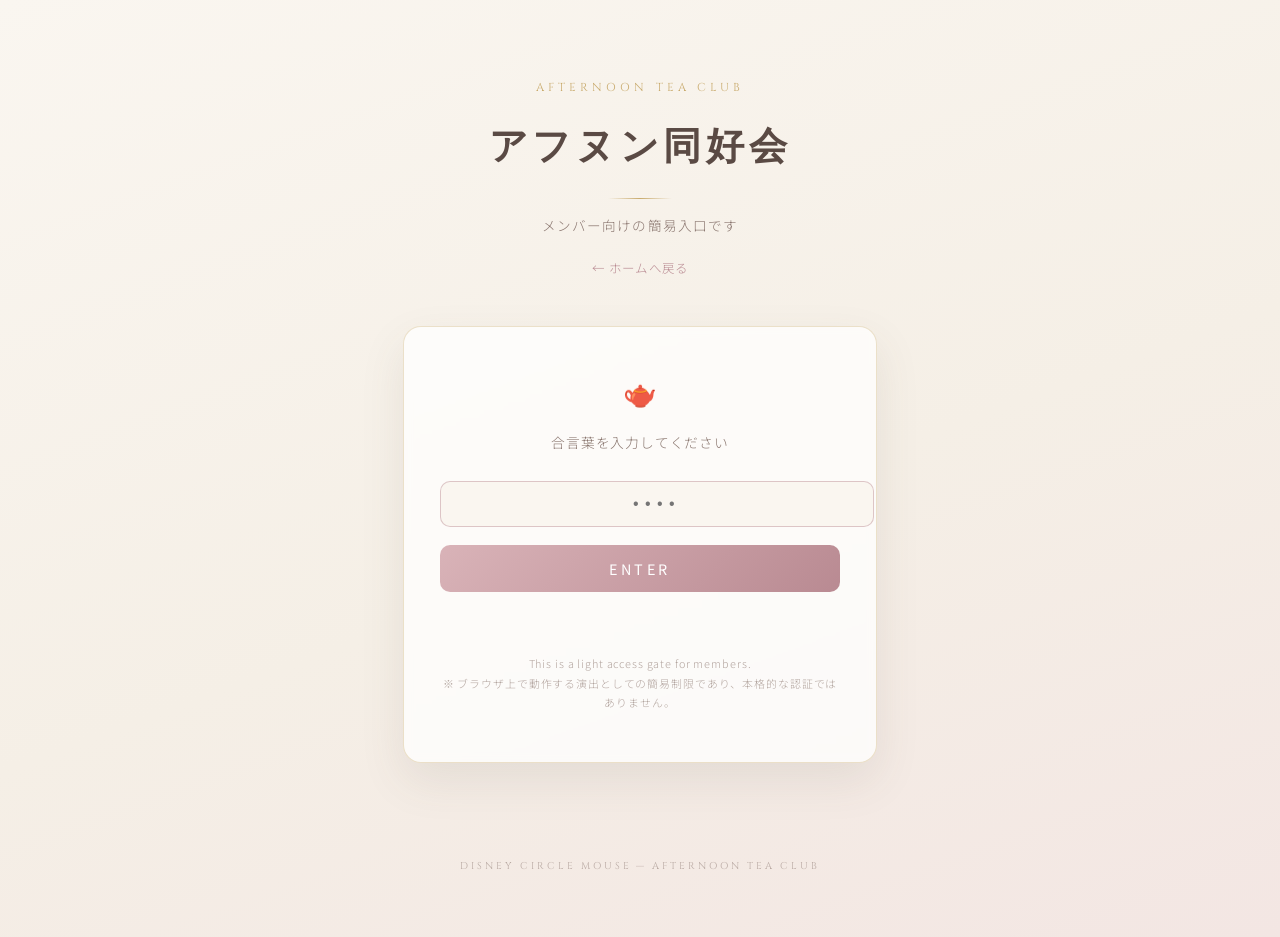
==== afternoon-tea-login.html @ 79daa86f "feat: add afternoon tea member page" ====
<!DOCTYPE html>
<html lang="ja">
<head>
  <meta charset="UTF-8" />
  <meta name="viewport" content="width=device-width, initial-scale=1.0" />
  <title>アフヌン同好会 | Disney Circle Mouse</title>
  <meta name="description" content="アフヌン同好会 メンバー向けの簡易入口ページです。" />
  <meta name="robots" content="noindex" />
  <link href="https://fonts.googleapis.com/css2?family=Cinzel:wght@400;600;700&family=Noto+Sans+JP:wght@300;400;500&display=swap" rel="stylesheet" />
  <link rel="stylesheet" href="css/afternoon-tea.css" />
</head>
<body class="at-page">

  <header class="at-header">
    <div class="at-eyebrow">Afternoon Tea Club</div>
    <h1 class="at-title">アフヌン同好会</h1>
    <div class="at-title-rule"></div>
    <p class="at-subtitle">メンバー向けの簡易入口です</p>
    <a class="at-back" href="index.html">← ホームへ戻る</a>
  </header>

  <main class="at-login-wrap">
    <section class="at-login">
      <div class="at-login-icon" aria-hidden="true">🫖</div>
      <p class="at-login-lead">合言葉を入力してください</p>
      <form id="at-login-form" novalidate>
        <input
          id="at-password"
          class="at-input"
          type="password"
          inputmode="numeric"
          autocomplete="off"
          placeholder="••••"
          aria-label="合言葉"
        />
        <button id="at-submit" class="at-button" type="submit">ENTER</button>
      </form>
      <p id="at-login-message" class="at-login-message" role="status" aria-live="polite"></p>
      <p class="at-login-note">
        This is a light access gate for members.<br />
        ※ ブラウザ上で動作する演出としての簡易制限であり、本格的な認証ではありません。
      </p>
    </section>
  </main>

  <footer class="at-footer">Disney Circle Mouse — Afternoon Tea Club</footer>

  <script src="js/afternoon-tea.js"></script>
</body>
</html>
---- css/afternoon-tea.css ----
/* ============================================================
   Afternoon Tea Club — page-scoped styles
   Prefix: at-  (avoid collisions with css/style.css)
   Palette: dusty pink / beige / soft gold, light & airy
   ============================================================ */

.at-page {
  --at-pink: #d9b3b8;
  --at-pink-deep: #b98a92;
  --at-beige: #f5efe6;
  --at-beige-soft: #faf6f0;
  --at-gold: #c9ab6e;
  --at-gold-soft: #e6d3a8;
  --at-ink: #5a4a44;
  --at-ink-soft: #8a766f;

  min-height: 100vh;
  background: linear-gradient(160deg, var(--at-beige-soft) 0%, var(--at-beige) 55%, #f3e6e3 100%);
  color: var(--at-ink);
  font-family: 'Noto Sans JP', sans-serif;
  font-weight: 300;
  -webkit-font-smoothing: antialiased;
}

.at-page a {
  color: var(--at-pink-deep);
  text-decoration: none;
}

/* ---------- shared header ---------- */
.at-header {
  text-align: center;
  padding: 72px 24px 40px;
}

.at-eyebrow {
  font-family: 'Cinzel', serif;
  font-size: 0.72rem;
  letter-spacing: 0.35em;
  color: var(--at-gold);
  text-transform: uppercase;
  margin-bottom: 14px;
}

.at-title {
  font-family: 'Cinzel', serif;
  font-size: clamp(1.6rem, 4.5vw, 2.4rem);
  font-weight: 600;
  letter-spacing: 0.12em;
  color: var(--at-ink);
}

.at-title-rule {
  width: 64px;
  height: 1px;
  margin: 22px auto 0;
  background: linear-gradient(90deg, transparent, var(--at-gold), transparent);
}

.at-subtitle {
  margin-top: 16px;
  font-size: 0.85rem;
  letter-spacing: 0.08em;
  color: var(--at-ink-soft);
}

.at-back {
  display: inline-block;
  margin-top: 10px;
  font-size: 0.78rem;
  letter-spacing: 0.1em;
}

.at-back:hover { color: var(--at-gold); }

/* ---------- login card ---------- */
.at-login-wrap {
  display: flex;
  justify-content: center;
  padding: 8px 24px 96px;
}

.at-login {
  width: 100%;
  max-width: 400px;
  background: rgba(255, 255, 255, 0.75);
  border: 1px solid rgba(201, 171, 110, 0.35);
  border-radius: 18px;
  box-shadow: 0 18px 45px rgba(90, 74, 68, 0.10);
  padding: 44px 36px 38px;
  text-align: center;
  backdrop-filter: blur(4px);
}

.at-login-icon {
  font-size: 1.7rem;
  margin-bottom: 18px;
}

.at-login-lead {
  font-size: 0.86rem;
  letter-spacing: 0.06em;
  line-height: 1.9;
  color: var(--at-ink-soft);
  margin-bottom: 26px;
}

.at-input {
  width: 100%;
  padding: 13px 16px;
  border: 1px solid rgba(185, 138, 146, 0.45);
  border-radius: 10px;
  background: var(--at-beige-soft);
  color: var(--at-ink);
  font-size: 1rem;
  letter-spacing: 0.4em;
  text-align: center;
  outline: none;
  transition: border-color 0.25s, box-shadow 0.25s;
}

.at-input:focus {
  border-color: var(--at-gold);
  box-shadow: 0 0 0 3px rgba(201, 171, 110, 0.18);
}

.at-input:disabled {
  opacity: 0.5;
  cursor: not-allowed;
}

.at-button {
  width: 100%;
  margin-top: 18px;
  padding: 13px 16px;
  border: none;
  border-radius: 10px;
  background: linear-gradient(135deg, var(--at-pink) 0%, var(--at-pink-deep) 100%);
  color: #fff;
  font-family: 'Noto Sans JP', sans-serif;
  font-size: 0.9rem;
  letter-spacing: 0.25em;
  cursor: pointer;
  transition: opacity 0.25s, transform 0.2s;
}

.at-button:hover:not(:disabled) {
  opacity: 0.88;
  transform: translateY(-1px);
}

.at-button:disabled {
  opacity: 0.45;
  cursor: not-allowed;
  transform: none;
}

.at-login-message {
  min-height: 1.4em;
  margin-top: 18px;
  font-size: 0.8rem;
  letter-spacing: 0.05em;
  color: var(--at-pink-deep);
}

.at-login-note {
  margin-top: 26px;
  font-size: 0.68rem;
  letter-spacing: 0.08em;
  color: rgba(138, 118, 111, 0.65);
  line-height: 1.8;
}

/* ---------- photo grid ---------- */
.at-grid-wrap {
  max-width: 980px;
  margin: 0 auto;
  padding: 16px 28px 110px;
}

.at-grid {
  display: grid;
  grid-template-columns: repeat(3, 1fr);
  gap: 18px;
}

.at-card {
  border: none;
  padding: 0;
  background: none;
  cursor: pointer;
  font: inherit;
  color: inherit;
  text-align: inherit;
}

.at-photo {
  aspect-ratio: 3 / 4;
  display: flex;
  flex-direction: column;
  align-items: center;
  justify-content: center;
  gap: 12px;
  border-radius: 14px;
  background: linear-gradient(150deg, #f7ece9 0%, var(--at-beige-soft) 60%, #f2e8dc 100%);
  border: 1px solid rgba(201, 171, 110, 0.30);
  box-shadow: 0 8px 24px rgba(90, 74, 68, 0.07);
  transition: transform 0.25s ease, box-shadow 0.25s ease;
}

.at-card:hover .at-photo,
.at-card:focus-visible .at-photo {
  transform: translateY(-3px);
  box-shadow: 0 14px 32px rgba(90, 74, 68, 0.13);
}

.at-photo-icon {
  width: 34px;
  height: 34px;
  display: flex;
  align-items: center;
  justify-content: center;
  border-radius: 50%;
  border: 1px solid var(--at-gold-soft);
  color: var(--at-gold);
  font-size: 0.95rem;
  background: rgba(255, 255, 255, 0.55);
}

.at-photo-label {
  font-family: 'Cinzel', serif;
  font-size: 0.6rem;
  letter-spacing: 0.28em;
  text-transform: uppercase;
  color: var(--at-ink-soft);
}

/* ---------- modal ---------- */
.at-modal {
  position: fixed;
  inset: 0;
  z-index: 1000;
  display: flex;
  align-items: center;
  justify-content: center;
  padding: 24px;
  background: rgba(90, 74, 68, 0.45);
  backdrop-filter: blur(3px);
  opacity: 0;
  visibility: hidden;
  transition: opacity 0.25s ease, visibility 0.25s ease;
}

.at-modal.at-modal-open {
  opacity: 1;
  visibility: visible;
}

.at-modal-card {
  width: 100%;
  max-width: 460px;
  max-height: 85vh;
  overflow-y: auto;
  background: var(--at-beige-soft);
  border: 1px solid rgba(201, 171, 110, 0.4);
  border-radius: 18px;
  box-shadow: 0 24px 60px rgba(60, 45, 40, 0.25);
  padding: 38px 34px 34px;
  position: relative;
}

.at-modal-close {
  position: absolute;
  top: 14px;
  right: 16px;
  width: 34px;
  height: 34px;
  border: none;
  border-radius: 50%;
  background: rgba(217, 179, 184, 0.25);
  color: var(--at-ink-soft);
  font-size: 1rem;
  cursor: pointer;
  transition: background 0.2s;
}

.at-modal-close:hover { background: rgba(217, 179, 184, 0.5); }

.at-modal-shop {
  font-family: 'Cinzel', serif;
  font-size: 1.15rem;
  font-weight: 600;
  letter-spacing: 0.08em;
  color: var(--at-ink);
  margin-bottom: 6px;
  padding-right: 30px;
}

.at-modal-meta {
  font-size: 0.8rem;
  letter-spacing: 0.05em;
  color: var(--at-ink-soft);
  line-height: 1.9;
  margin-bottom: 20px;
}

.at-modal-photos {
  display: grid;
  grid-template-columns: repeat(3, 1fr);
  gap: 10px;
  margin-bottom: 20px;
}

.at-modal-photos .at-photo {
  border-radius: 10px;
  gap: 6px;
}

.at-modal-photos .at-photo-icon {
  width: 24px;
  height: 24px;
  font-size: 0.7rem;
}

.at-modal-photos .at-photo-label {
  font-size: 0.45rem;
  letter-spacing: 0.2em;
}

.at-tags {
  display: flex;
  flex-wrap: wrap;
  gap: 8px;
}

.at-tag {
  font-size: 0.72rem;
  letter-spacing: 0.06em;
  color: var(--at-pink-deep);
  background: rgba(217, 179, 184, 0.18);
  border: 1px solid rgba(217, 179, 184, 0.45);
  border-radius: 999px;
  padding: 4px 12px;
}

/* ---------- footer ---------- */
.at-footer {
  text-align: center;
  padding: 0 24px 56px;
  font-family: 'Cinzel', serif;
  font-size: 0.62rem;
  letter-spacing: 0.3em;
  color: rgba(138, 118, 111, 0.55);
  text-transform: uppercase;
}

/* ---------- responsive ---------- */
@media (max-width: 640px) {
  .at-grid { grid-template-columns: repeat(2, 1fr); gap: 16px; }
  .at-grid-wrap { padding-left: 20px; padding-right: 20px; }
  .at-header { padding-top: 56px; }
}

@media (max-width: 380px) {
  .at-grid { grid-template-columns: 1fr; }
  .at-login { padding: 36px 24px 30px; }
}
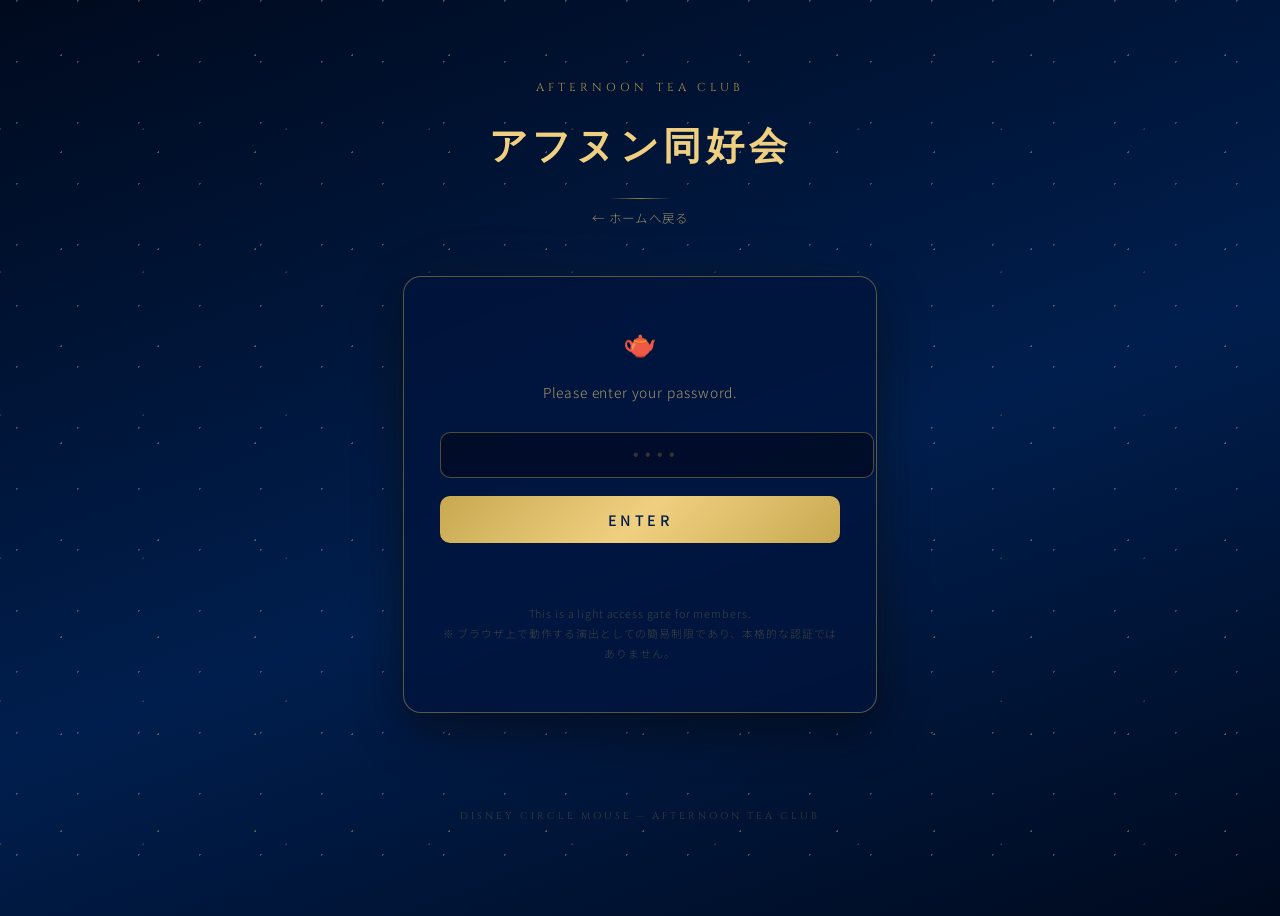
==== commit 90dae670: "fix: align afternoon tea login design" ====
--- a/afternoon-tea-login.html
+++ b/afternoon-tea-login.html
@@ -9,20 +9,21 @@
   <link href="https://fonts.googleapis.com/css2?family=Cinzel:wght@400;600;700&family=Noto+Sans+JP:wght@300;400;500&display=swap" rel="stylesheet" />
   <link rel="stylesheet" href="css/afternoon-tea.css" />
 </head>
-<body class="at-page">
+<body class="at-page at-login-page">
+
+  <div class="at-stars" aria-hidden="true"></div>
 
   <header class="at-header">
     <div class="at-eyebrow">Afternoon Tea Club</div>
     <h1 class="at-title">アフヌン同好会</h1>
     <div class="at-title-rule"></div>
-    <p class="at-subtitle">メンバー向けの簡易入口です</p>
     <a class="at-back" href="index.html">← ホームへ戻る</a>
   </header>
 
   <main class="at-login-wrap">
     <section class="at-login">
       <div class="at-login-icon" aria-hidden="true">🫖</div>
-      <p class="at-login-lead">合言葉を入力してください</p>
+      <p class="at-login-lead">Please enter your password.</p>
       <form id="at-login-form" novalidate>
         <input
           id="at-password"
--- a/css/afternoon-tea.css
+++ b/css/afternoon-tea.css
@@ -1,7 +1,11 @@
 /* ============================================================
    Afternoon Tea Club — page-scoped styles
    Prefix: at-  (avoid collisions with css/style.css)
-   Palette: dusty pink / beige / soft gold, light & airy
+
+   Two variants:
+     .at-page               → shared base
+     .at-page.at-login-page → login screen (dark navy, matches main site)
+     .at-page (blog only)   → beige/pink palette
    ============================================================ */
 
 .at-page {
@@ -9,8 +13,8 @@
   --at-pink-deep: #b98a92;
   --at-beige: #f5efe6;
   --at-beige-soft: #faf6f0;
-  --at-gold: #c9ab6e;
-  --at-gold-soft: #e6d3a8;
+  --at-gold: #c8a951;
+  --at-gold-soft: #f0d080;
   --at-ink: #5a4a44;
   --at-ink-soft: #8a766f;
 
@@ -25,6 +29,106 @@
 .at-page a {
   color: var(--at-pink-deep);
   text-decoration: none;
+}
+
+/* ============================================================
+   Login page variant — dark navy (matches main site palette)
+   ============================================================ */
+
+.at-login-page {
+  background: linear-gradient(160deg, #000a1e 0%, #001e4d 55%, #000a1e 100%);
+  color: var(--at-gold-soft);
+  position: relative;
+  overflow-x: hidden;
+}
+
+/* CSS-only star field */
+.at-stars {
+  position: fixed;
+  inset: 0;
+  pointer-events: none;
+  z-index: 0;
+  background-image:
+    radial-gradient(circle, rgba(240, 208, 128, 0.8) 1px, transparent 1px),
+    radial-gradient(circle, rgba(255, 255, 255, 0.55) 1px, transparent 1px),
+    radial-gradient(circle, rgba(200, 169, 81, 0.5) 1px, transparent 1px);
+  background-size: 97px 97px, 61px 61px, 143px 143px;
+  background-position: 13px 7px, 47px 31px, 72px 58px;
+  opacity: 0.45;
+}
+
+.at-login-page .at-header,
+.at-login-page .at-login-wrap,
+.at-login-page .at-footer {
+  position: relative;
+  z-index: 1;
+}
+
+.at-login-page a { color: rgba(240, 208, 128, 0.65); }
+.at-login-page a:hover { color: var(--at-gold-soft); }
+
+.at-login-page .at-eyebrow {
+  color: var(--at-gold);
+  opacity: 0.85;
+}
+
+.at-login-page .at-title {
+  color: var(--at-gold-soft);
+}
+
+.at-login-page .at-title-rule {
+  background: linear-gradient(90deg, transparent, var(--at-gold), transparent);
+  opacity: 0.7;
+}
+
+.at-login-page .at-login {
+  background: rgba(0, 20, 60, 0.72);
+  border: 1px solid rgba(200, 169, 81, 0.45);
+  box-shadow:
+    0 18px 48px rgba(0, 0, 0, 0.45),
+    0 0 80px rgba(200, 169, 81, 0.04);
+  backdrop-filter: blur(8px);
+}
+
+.at-login-page .at-login-lead {
+  color: rgba(240, 208, 128, 0.7);
+}
+
+.at-login-page .at-input {
+  background: rgba(0, 10, 30, 0.65);
+  border: 1px solid rgba(200, 169, 81, 0.4);
+  color: var(--at-gold-soft);
+}
+
+.at-login-page .at-input::placeholder {
+  color: rgba(200, 169, 81, 0.25);
+}
+
+.at-login-page .at-input:focus {
+  border-color: var(--at-gold);
+  box-shadow: 0 0 0 3px rgba(200, 169, 81, 0.18);
+}
+
+.at-login-page .at-input:disabled {
+  opacity: 0.35;
+}
+
+.at-login-page .at-button {
+  background: linear-gradient(135deg, var(--at-gold) 0%, var(--at-gold-soft) 50%, var(--at-gold) 100%);
+  color: #001e4d;
+  font-weight: 500;
+}
+
+.at-login-page .at-login-message {
+  color: #f0a07a;
+}
+
+.at-login-page .at-login-note {
+  color: rgba(200, 169, 81, 0.30);
+}
+
+.at-login-page .at-footer {
+  color: rgba(200, 169, 81, 0.28);
 }
 
 /* ---------- shared header ---------- */
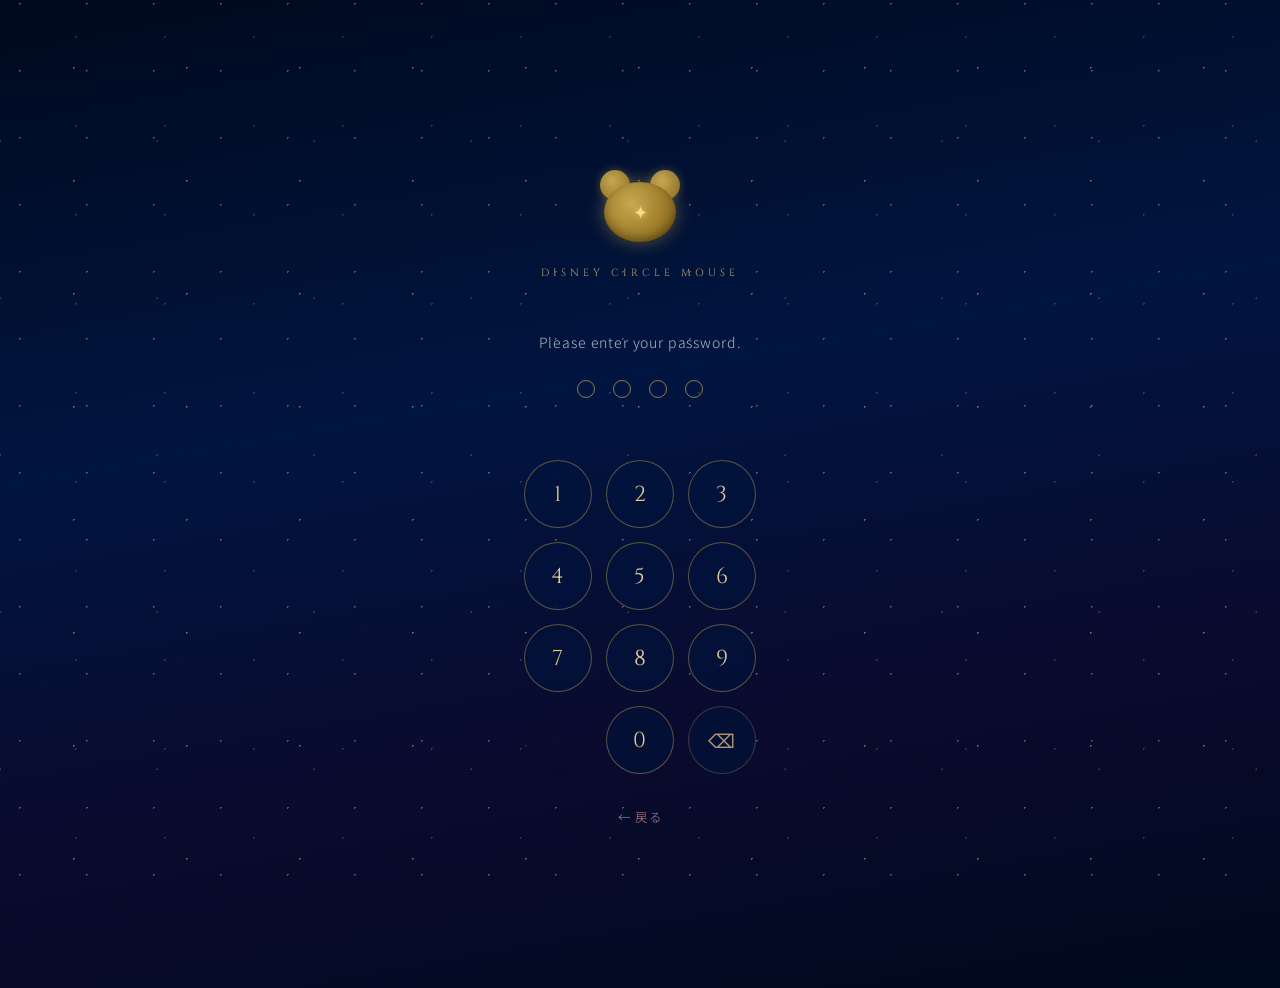
==== commit 6f7f9d98: "fix: update afternoon tea login keypad" ====
--- a/afternoon-tea-login.html
+++ b/afternoon-tea-login.html
@@ -11,40 +11,56 @@
 </head>
 <body class="at-page at-login-page">
 
+  <!-- star field (CSS-driven) -->
   <div class="at-stars" aria-hidden="true"></div>
 
-  <header class="at-header">
-    <div class="at-eyebrow">Afternoon Tea Club</div>
-    <h1 class="at-title">アフヌン同好会</h1>
-    <div class="at-title-rule"></div>
-    <a class="at-back" href="index.html">← ホームへ戻る</a>
-  </header>
+  <div class="at-lp-wrap">
 
-  <main class="at-login-wrap">
-    <section class="at-login">
-      <div class="at-login-icon" aria-hidden="true">🫖</div>
-      <p class="at-login-lead">Please enter your password.</p>
-      <form id="at-login-form" novalidate>
-        <input
-          id="at-password"
-          class="at-input"
-          type="password"
-          inputmode="numeric"
-          autocomplete="off"
-          placeholder="••••"
-          aria-label="合言葉"
-        />
-        <button id="at-submit" class="at-button" type="submit">ENTER</button>
-      </form>
-      <p id="at-login-message" class="at-login-message" role="status" aria-live="polite"></p>
-      <p class="at-login-note">
-        This is a light access gate for members.<br />
-        ※ ブラウザ上で動作する演出としての簡易制限であり、本格的な認証ではありません。
-      </p>
-    </section>
-  </main>
+    <!-- logo -->
+    <div class="at-lp-logo" aria-label="Disney Circle Mouse">
+      <div class="at-lp-icon" aria-hidden="true">
+        <div class="at-lp-icon-ear at-lp-icon-ear--l"></div>
+        <div class="at-lp-icon-ear at-lp-icon-ear--r"></div>
+        <div class="at-lp-icon-face"></div>
+        <div class="at-lp-icon-star" aria-hidden="true">✦</div>
+      </div>
+      <p class="at-lp-brand">DISNEY CIRCLE MOUSE</p>
+    </div>
 
-  <footer class="at-footer">Disney Circle Mouse — Afternoon Tea Club</footer>
+    <!-- prompt -->
+    <p class="at-lp-prompt">Please enter your password.</p>
+
+    <!-- dot indicators -->
+    <div class="at-lp-dots" aria-live="polite" aria-label="入力状態">
+      <span class="at-dot" data-index="0"></span>
+      <span class="at-dot" data-index="1"></span>
+      <span class="at-dot" data-index="2"></span>
+      <span class="at-dot" data-index="3"></span>
+    </div>
+
+    <!-- lock message -->
+    <p id="at-lock-msg" class="at-lp-lock-msg" role="status" aria-live="polite"></p>
+
+    <!-- numpad -->
+    <div class="at-numpad" role="group" aria-label="テンキー">
+      <button class="at-nkey" data-digit="1" aria-label="1">1</button>
+      <button class="at-nkey" data-digit="2" aria-label="2">2</button>
+      <button class="at-nkey" data-digit="3" aria-label="3">3</button>
+      <button class="at-nkey" data-digit="4" aria-label="4">4</button>
+      <button class="at-nkey" data-digit="5" aria-label="5">5</button>
+      <button class="at-nkey" data-digit="6" aria-label="6">6</button>
+      <button class="at-nkey" data-digit="7" aria-label="7">7</button>
+      <button class="at-nkey" data-digit="8" aria-label="8">8</button>
+      <button class="at-nkey" data-digit="9" aria-label="9">9</button>
+      <div class="at-nkey at-nkey--empty" aria-hidden="true"></div>
+      <button class="at-nkey" data-digit="0" aria-label="0">0</button>
+      <button class="at-nkey at-nkey--del" id="at-del-btn" aria-label="削除">⌫</button>
+    </div>
+
+    <!-- back link -->
+    <a class="at-lp-back" href="index.html">← 戻る</a>
+
+  </div><!-- /.at-lp-wrap -->
 
   <script src="js/afternoon-tea.js"></script>
 </body>
--- a/css/afternoon-tea.css
+++ b/css/afternoon-tea.css
@@ -3,20 +3,23 @@
    Prefix: at-  (avoid collisions with css/style.css)
 
    Two variants:
-     .at-page               → shared base
-     .at-page.at-login-page → login screen (dark navy, matches main site)
-     .at-page (blog only)   → beige/pink palette
+     .at-page               → shared base (blog page: beige/pink)
+     .at-page.at-login-page → login screen (dark navy, numpad style)
    ============================================================ */
 
+/* ============================================================
+   Base / shared
+   ============================================================ */
+
 .at-page {
-  --at-pink: #d9b3b8;
+  --at-pink:      #d9b3b8;
   --at-pink-deep: #b98a92;
-  --at-beige: #f5efe6;
-  --at-beige-soft: #faf6f0;
-  --at-gold: #c8a951;
+  --at-beige:     #f5efe6;
+  --at-beige-soft:#faf6f0;
+  --at-gold:      #c8a951;
   --at-gold-soft: #f0d080;
-  --at-ink: #5a4a44;
-  --at-ink-soft: #8a766f;
+  --at-ink:       #5a4a44;
+  --at-ink-soft:  #8a766f;
 
   min-height: 100vh;
   background: linear-gradient(160deg, var(--at-beige-soft) 0%, var(--at-beige) 55%, #f3e6e3 100%);
@@ -32,106 +35,9 @@
 }
 
 /* ============================================================
-   Login page variant — dark navy (matches main site palette)
+   Blog page — shared header (afternoon-tea.html)
    ============================================================ */
 
-.at-login-page {
-  background: linear-gradient(160deg, #000a1e 0%, #001e4d 55%, #000a1e 100%);
-  color: var(--at-gold-soft);
-  position: relative;
-  overflow-x: hidden;
-}
-
-/* CSS-only star field */
-.at-stars {
-  position: fixed;
-  inset: 0;
-  pointer-events: none;
-  z-index: 0;
-  background-image:
-    radial-gradient(circle, rgba(240, 208, 128, 0.8) 1px, transparent 1px),
-    radial-gradient(circle, rgba(255, 255, 255, 0.55) 1px, transparent 1px),
-    radial-gradient(circle, rgba(200, 169, 81, 0.5) 1px, transparent 1px);
-  background-size: 97px 97px, 61px 61px, 143px 143px;
-  background-position: 13px 7px, 47px 31px, 72px 58px;
-  opacity: 0.45;
-}
-
-.at-login-page .at-header,
-.at-login-page .at-login-wrap,
-.at-login-page .at-footer {
-  position: relative;
-  z-index: 1;
-}
-
-.at-login-page a { color: rgba(240, 208, 128, 0.65); }
-.at-login-page a:hover { color: var(--at-gold-soft); }
-
-.at-login-page .at-eyebrow {
-  color: var(--at-gold);
-  opacity: 0.85;
-}
-
-.at-login-page .at-title {
-  color: var(--at-gold-soft);
-}
-
-.at-login-page .at-title-rule {
-  background: linear-gradient(90deg, transparent, var(--at-gold), transparent);
-  opacity: 0.7;
-}
-
-.at-login-page .at-login {
-  background: rgba(0, 20, 60, 0.72);
-  border: 1px solid rgba(200, 169, 81, 0.45);
-  box-shadow:
-    0 18px 48px rgba(0, 0, 0, 0.45),
-    0 0 80px rgba(200, 169, 81, 0.04);
-  backdrop-filter: blur(8px);
-}
-
-.at-login-page .at-login-lead {
-  color: rgba(240, 208, 128, 0.7);
-}
-
-.at-login-page .at-input {
-  background: rgba(0, 10, 30, 0.65);
-  border: 1px solid rgba(200, 169, 81, 0.4);
-  color: var(--at-gold-soft);
-}
-
-.at-login-page .at-input::placeholder {
-  color: rgba(200, 169, 81, 0.25);
-}
-
-.at-login-page .at-input:focus {
-  border-color: var(--at-gold);
-  box-shadow: 0 0 0 3px rgba(200, 169, 81, 0.18);
-}
-
-.at-login-page .at-input:disabled {
-  opacity: 0.35;
-}
-
-.at-login-page .at-button {
-  background: linear-gradient(135deg, var(--at-gold) 0%, var(--at-gold-soft) 50%, var(--at-gold) 100%);
-  color: #001e4d;
-  font-weight: 500;
-}
-
-.at-login-page .at-login-message {
-  color: #f0a07a;
-}
-
-.at-login-page .at-login-note {
-  color: rgba(200, 169, 81, 0.30);
-}
-
-.at-login-page .at-footer {
-  color: rgba(200, 169, 81, 0.28);
-}
-
-/* ---------- shared header ---------- */
 .at-header {
   text-align: center;
   padding: 72px 24px 40px;
@@ -177,105 +83,8 @@
 
 .at-back:hover { color: var(--at-gold); }
 
-/* ---------- login card ---------- */
-.at-login-wrap {
-  display: flex;
-  justify-content: center;
-  padding: 8px 24px 96px;
-}
-
-.at-login {
-  width: 100%;
-  max-width: 400px;
-  background: rgba(255, 255, 255, 0.75);
-  border: 1px solid rgba(201, 171, 110, 0.35);
-  border-radius: 18px;
-  box-shadow: 0 18px 45px rgba(90, 74, 68, 0.10);
-  padding: 44px 36px 38px;
-  text-align: center;
-  backdrop-filter: blur(4px);
-}
-
-.at-login-icon {
-  font-size: 1.7rem;
-  margin-bottom: 18px;
-}
-
-.at-login-lead {
-  font-size: 0.86rem;
-  letter-spacing: 0.06em;
-  line-height: 1.9;
-  color: var(--at-ink-soft);
-  margin-bottom: 26px;
-}
-
-.at-input {
-  width: 100%;
-  padding: 13px 16px;
-  border: 1px solid rgba(185, 138, 146, 0.45);
-  border-radius: 10px;
-  background: var(--at-beige-soft);
-  color: var(--at-ink);
-  font-size: 1rem;
-  letter-spacing: 0.4em;
-  text-align: center;
-  outline: none;
-  transition: border-color 0.25s, box-shadow 0.25s;
-}
-
-.at-input:focus {
-  border-color: var(--at-gold);
-  box-shadow: 0 0 0 3px rgba(201, 171, 110, 0.18);
-}
-
-.at-input:disabled {
-  opacity: 0.5;
-  cursor: not-allowed;
-}
-
-.at-button {
-  width: 100%;
-  margin-top: 18px;
-  padding: 13px 16px;
-  border: none;
-  border-radius: 10px;
-  background: linear-gradient(135deg, var(--at-pink) 0%, var(--at-pink-deep) 100%);
-  color: #fff;
-  font-family: 'Noto Sans JP', sans-serif;
-  font-size: 0.9rem;
-  letter-spacing: 0.25em;
-  cursor: pointer;
-  transition: opacity 0.25s, transform 0.2s;
-}
-
-.at-button:hover:not(:disabled) {
-  opacity: 0.88;
-  transform: translateY(-1px);
-}
-
-.at-button:disabled {
-  opacity: 0.45;
-  cursor: not-allowed;
-  transform: none;
-}
-
-.at-login-message {
-  min-height: 1.4em;
-  margin-top: 18px;
-  font-size: 0.8rem;
-  letter-spacing: 0.05em;
-  color: var(--at-pink-deep);
-}
-
-.at-login-note {
-  margin-top: 26px;
-  font-size: 0.68rem;
-  letter-spacing: 0.08em;
-  color: rgba(138, 118, 111, 0.65);
-  line-height: 1.8;
-}
-
 /* ---------- photo grid ---------- */
+
 .at-grid-wrap {
   max-width: 980px;
   margin: 0 auto;
@@ -340,6 +149,7 @@
 }
 
 /* ---------- modal ---------- */
+
 .at-modal {
   position: fixed;
   inset: 0;
@@ -415,21 +225,9 @@
   margin-bottom: 20px;
 }
 
-.at-modal-photos .at-photo {
-  border-radius: 10px;
-  gap: 6px;
-}
-
-.at-modal-photos .at-photo-icon {
-  width: 24px;
-  height: 24px;
-  font-size: 0.7rem;
-}
-
-.at-modal-photos .at-photo-label {
-  font-size: 0.45rem;
-  letter-spacing: 0.2em;
-}
+.at-modal-photos .at-photo { border-radius: 10px; gap: 6px; }
+.at-modal-photos .at-photo-icon { width: 24px; height: 24px; font-size: 0.7rem; }
+.at-modal-photos .at-photo-label { font-size: 0.45rem; letter-spacing: 0.2em; }
 
 .at-tags {
   display: flex;
@@ -447,7 +245,8 @@
   padding: 4px 12px;
 }
 
-/* ---------- footer ---------- */
+/* ---------- blog page footer ---------- */
+
 .at-footer {
   text-align: center;
   padding: 0 24px 56px;
@@ -458,7 +257,8 @@
   text-transform: uppercase;
 }
 
-/* ---------- responsive ---------- */
+/* ---------- responsive (blog) ---------- */
+
 @media (max-width: 640px) {
   .at-grid { grid-template-columns: repeat(2, 1fr); gap: 16px; }
   .at-grid-wrap { padding-left: 20px; padding-right: 20px; }
@@ -467,5 +267,255 @@
 
 @media (max-width: 380px) {
   .at-grid { grid-template-columns: 1fr; }
-  .at-login { padding: 36px 24px 30px; }
-}
+}
+
+/* ============================================================
+   Login page — dark navy numpad style  (.at-login-page)
+   Scoped entirely under body.at-login-page — no blog bleed
+   ============================================================ */
+
+.at-login-page {
+  background: linear-gradient(170deg, #000a1e 0%, #001540 40%, #0a0a2e 70%, #000a1e 100%);
+  color: #ffffff;
+  overflow-x: hidden;
+  display: flex;
+  flex-direction: column;
+}
+
+/* CSS star field */
+.at-stars {
+  position: fixed;
+  inset: 0;
+  pointer-events: none;
+  z-index: 0;
+  background-image:
+    radial-gradient(circle, rgba(240, 208, 128, 0.85) 1px, transparent 1px),
+    radial-gradient(circle, rgba(255, 255, 255, 0.6)  1px, transparent 1px),
+    radial-gradient(circle, rgba(200, 169, 81,  0.55) 1px, transparent 1px),
+    radial-gradient(circle, rgba(255, 255, 255, 0.35) 1px, transparent 1px);
+  background-size:
+    113px 113px,
+    67px  67px,
+    157px 157px,
+    89px  89px;
+  background-position:
+    17px 11px,
+    53px 37px,
+    79px 63px,
+    31px 81px;
+  opacity: 0.5;
+}
+
+/* ---- full-screen wrapper ---- */
+.at-lp-wrap {
+  position: relative;
+  z-index: 1;
+  display: flex;
+  flex-direction: column;
+  align-items: center;
+  justify-content: center;
+  min-height: 100vh;
+  padding: 40px 24px 32px;
+  gap: 0;
+  /* clamp vertical gaps via margin on children */
+}
+
+/* ---- Mickey logo ---- */
+.at-lp-logo {
+  display: flex;
+  flex-direction: column;
+  align-items: center;
+  margin-bottom: 28px;
+}
+
+.at-lp-icon {
+  position: relative;
+  width: 72px;
+  height: 72px;
+  margin-bottom: 14px;
+}
+
+.at-lp-icon-face {
+  position: absolute;
+  inset: 12px 0 0;
+  width: 72px;
+  height: 60px;
+  border-radius: 50%;
+  background: radial-gradient(circle at 38% 36%, #c8a951 0%, #9a7a28 60%, #6b5218 100%);
+  box-shadow:
+    0 0 18px rgba(200, 169, 81, 0.45),
+    inset 0 -4px 8px rgba(0, 0, 0, 0.3);
+}
+
+.at-lp-icon-ear {
+  position: absolute;
+  top: 0;
+  width: 30px;
+  height: 30px;
+  border-radius: 50%;
+  background: radial-gradient(circle at 40% 36%, #c8a951 0%, #7d6020 100%);
+  box-shadow: 0 0 10px rgba(200, 169, 81, 0.35);
+}
+
+.at-lp-icon-ear--l { left: -4px; }
+.at-lp-icon-ear--r { right: -4px; }
+
+.at-lp-icon-star {
+  position: absolute;
+  inset: 0;
+  display: flex;
+  align-items: center;
+  justify-content: center;
+  padding-top: 12px;
+  font-size: 1.1rem;
+  color: rgba(255, 240, 160, 0.75);
+  text-shadow: 0 0 6px rgba(255, 220, 80, 0.7);
+}
+
+.at-lp-brand {
+  font-family: 'Cinzel', serif;
+  font-size: 0.65rem;
+  font-weight: 400;
+  letter-spacing: 0.38em;
+  color: rgba(240, 208, 128, 0.75);
+  text-transform: uppercase;
+  white-space: nowrap;
+}
+
+/* ---- prompt ---- */
+.at-lp-prompt {
+  font-family: 'Noto Sans JP', sans-serif;
+  font-size: 0.88rem;
+  font-weight: 300;
+  letter-spacing: 0.06em;
+  color: rgba(255, 255, 255, 0.7);
+  margin-bottom: 28px;
+  text-align: center;
+}
+
+/* ---- dot indicators ---- */
+.at-lp-dots {
+  display: flex;
+  gap: 18px;
+  margin-bottom: 12px;
+}
+
+.at-dot {
+  display: block;
+  width: 16px;
+  height: 16px;
+  border-radius: 50%;
+  border: 1.5px solid rgba(200, 169, 81, 0.7);
+  background: transparent;
+  transition: background 0.15s ease, border-color 0.15s ease, box-shadow 0.15s ease;
+}
+
+.at-dot--filled {
+  background: var(--at-gold, #c8a951);
+  border-color: var(--at-gold, #c8a951);
+  box-shadow: 0 0 8px rgba(200, 169, 81, 0.6);
+}
+
+/* ---- lock message ---- */
+.at-lp-lock-msg {
+  min-height: 1.4em;
+  font-size: 0.78rem;
+  letter-spacing: 0.05em;
+  color: rgba(255, 160, 100, 0.9);
+  text-align: center;
+  margin-bottom: 20px;
+}
+
+/* ---- numpad ---- */
+.at-numpad {
+  display: grid;
+  grid-template-columns: repeat(3, 68px);
+  gap: 14px;
+  margin-bottom: 32px;
+}
+
+.at-nkey {
+  width: 68px;
+  height: 68px;
+  border-radius: 50%;
+  border: 1px solid rgba(200, 169, 81, 0.45);
+  background: rgba(0, 20, 60, 0.55);
+  color: rgba(240, 220, 160, 0.92);
+  font-family: 'Cinzel', serif;
+  font-size: 1.35rem;
+  font-weight: 400;
+  letter-spacing: 0.04em;
+  cursor: pointer;
+  display: flex;
+  align-items: center;
+  justify-content: center;
+  transition: background 0.15s, box-shadow 0.15s, transform 0.1s;
+  -webkit-tap-highlight-color: transparent;
+  user-select: none;
+  backdrop-filter: blur(4px);
+}
+
+.at-nkey:hover:not(:disabled) {
+  background: rgba(200, 169, 81, 0.15);
+  box-shadow: 0 0 16px rgba(200, 169, 81, 0.25);
+}
+
+.at-nkey:active:not(:disabled) {
+  transform: scale(0.93);
+  background: rgba(200, 169, 81, 0.25);
+}
+
+.at-nkey:disabled {
+  opacity: 0.28;
+  cursor: not-allowed;
+}
+
+.at-nkey--empty {
+  pointer-events: none;
+  background: transparent;
+  border-color: transparent;
+  cursor: default;
+}
+
+.at-nkey--del {
+  font-family: 'Noto Sans JP', sans-serif;
+  font-size: 1.2rem;
+  color: rgba(240, 200, 140, 0.75);
+  border-color: rgba(200, 169, 81, 0.28);
+}
+
+/* ---- back link ---- */
+.at-lp-back {
+  font-size: 0.78rem;
+  letter-spacing: 0.12em;
+  color: rgba(200, 169, 81, 0.5);
+  text-decoration: none;
+  transition: color 0.2s;
+}
+
+.at-lp-back:hover {
+  color: rgba(240, 208, 128, 0.9);
+}
+
+/* ---- responsive (login) ---- */
+@media (max-width: 380px) {
+  .at-numpad {
+    grid-template-columns: repeat(3, 60px);
+    gap: 12px;
+  }
+  .at-nkey {
+    width: 60px;
+    height: 60px;
+    font-size: 1.15rem;
+  }
+  .at-lp-wrap { padding: 32px 16px 24px; }
+}
+
+@media (min-width: 640px) {
+  /* center the numpad like a phone screen on wide displays */
+  .at-lp-wrap {
+    max-width: 380px;
+    margin-left: auto;
+    margin-right: auto;
+  }
+}
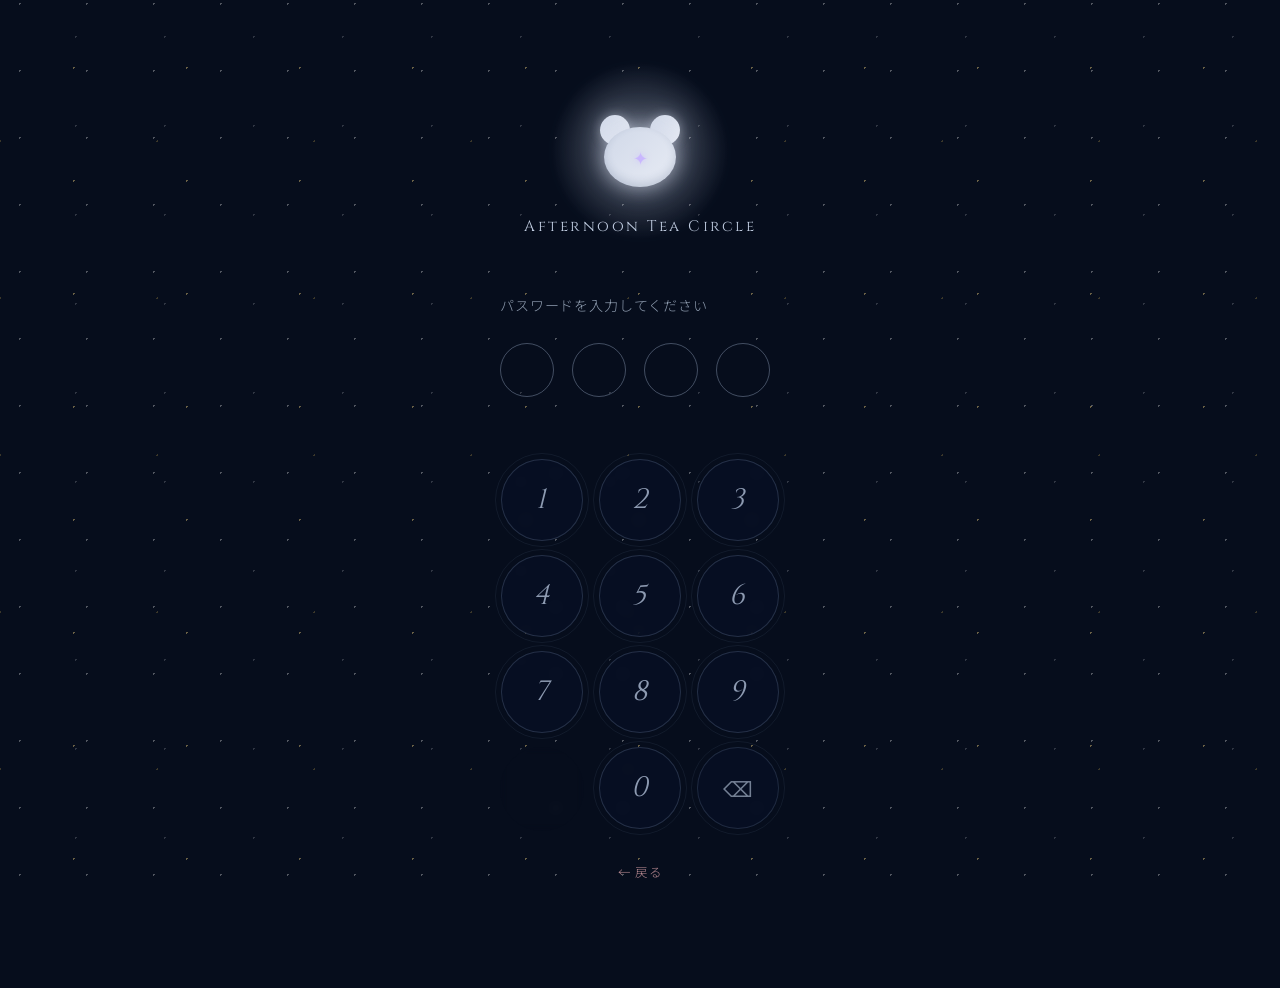
==== commit 525c9c09: "fix: update afternoon tea login moon glow" ====
--- a/afternoon-tea-login.html
+++ b/afternoon-tea-login.html
@@ -17,18 +17,18 @@
   <div class="at-lp-wrap">
 
     <!-- logo -->
-    <div class="at-lp-logo" aria-label="Disney Circle Mouse">
+    <div class="at-lp-logo" aria-label="Afternoon Tea Circle">
       <div class="at-lp-icon" aria-hidden="true">
         <div class="at-lp-icon-ear at-lp-icon-ear--l"></div>
         <div class="at-lp-icon-ear at-lp-icon-ear--r"></div>
         <div class="at-lp-icon-face"></div>
         <div class="at-lp-icon-star" aria-hidden="true">✦</div>
       </div>
-      <p class="at-lp-brand">DISNEY CIRCLE MOUSE</p>
+      <p class="at-lp-brand">Afternoon Tea Circle</p>
     </div>
 
     <!-- prompt -->
-    <p class="at-lp-prompt">Please enter your password.</p>
+    <p class="at-lp-prompt">パスワードを入力してください</p>
 
     <!-- dot indicators -->
     <div class="at-lp-dots" aria-live="polite" aria-label="入力状態">
@@ -63,5 +63,6 @@
   </div><!-- /.at-lp-wrap -->
 
   <script src="js/afternoon-tea.js"></script>
+  <script src="js/sparkle.js"></script>
 </body>
 </html>
--- a/css/afternoon-tea.css
+++ b/css/afternoon-tea.css
@@ -275,11 +275,19 @@
    ============================================================ */
 
 .at-login-page {
-  background: linear-gradient(170deg, #000a1e 0%, #001540 40%, #0a0a2e 70%, #000a1e 100%);
+  background: #060d1c;
   color: #ffffff;
   overflow-x: hidden;
   display: flex;
   flex-direction: column;
+}
+
+/* Prevent double-tap zoom on the login screen only (scoped).
+   touch-action is not inherited, so it is applied to every
+   element in the page rather than via user-scalable=no. */
+.at-login-page,
+.at-login-page * {
+  touch-action: manipulation;
 }
 
 /* CSS star field */
@@ -333,6 +341,23 @@
   width: 72px;
   height: 72px;
   margin-bottom: 14px;
+  /* soft pearl glow around the whole icon
+     (also creates a stacking context so ::before stays behind it) */
+  filter: drop-shadow(0 0 12px rgba(208, 216, 232, 0.45));
+}
+
+/* silver radial glow behind the bear */
+.at-lp-icon::before {
+  content: '';
+  position: absolute;
+  inset: -52px;
+  z-index: -1;
+  border-radius: 50%;
+  background: radial-gradient(circle,
+    rgba(216, 224, 240, 0.30) 0%,
+    rgba(200, 212, 232, 0.14) 42%,
+    transparent 72%);
+  pointer-events: none;
 }
 
 .at-lp-icon-face {
@@ -341,10 +366,10 @@
   width: 72px;
   height: 60px;
   border-radius: 50%;
-  background: radial-gradient(circle at 38% 36%, #c8a951 0%, #9a7a28 60%, #6b5218 100%);
+  background: linear-gradient(135deg, #d0d8e8 0%, #e8ecf5 100%);
   box-shadow:
-    0 0 18px rgba(200, 169, 81, 0.45),
-    inset 0 -4px 8px rgba(0, 0, 0, 0.3);
+    0 0 18px rgba(208, 216, 232, 0.45),
+    inset 0 -4px 8px rgba(40, 60, 100, 0.18);
 }
 
 .at-lp-icon-ear {
@@ -353,8 +378,8 @@
   width: 30px;
   height: 30px;
   border-radius: 50%;
-  background: radial-gradient(circle at 40% 36%, #c8a951 0%, #7d6020 100%);
-  box-shadow: 0 0 10px rgba(200, 169, 81, 0.35);
+  background: linear-gradient(135deg, #d0d8e8 0%, #e8ecf5 100%);
+  box-shadow: 0 0 10px rgba(208, 216, 232, 0.35);
 }
 
 .at-lp-icon-ear--l { left: -4px; }
@@ -368,17 +393,17 @@
   justify-content: center;
   padding-top: 12px;
   font-size: 1.1rem;
-  color: rgba(255, 240, 160, 0.75);
-  text-shadow: 0 0 6px rgba(255, 220, 80, 0.7);
+  color: rgba(200, 180, 255, 0.9);
+  text-shadow: 0 0 6px rgba(200, 180, 255, 0.7);
 }
 
 .at-lp-brand {
   font-family: 'Cinzel', serif;
-  font-size: 0.65rem;
+  /* clamp keeps "Afternoon Tea Circle" on one line on narrow phones */
+  font-size: clamp(0.78rem, 4.2vw, 0.95rem);
   font-weight: 400;
-  letter-spacing: 0.38em;
-  color: rgba(240, 208, 128, 0.75);
-  text-transform: uppercase;
+  letter-spacing: 2.5px;
+  color: #c0cce0;
   white-space: nowrap;
 }
 
@@ -388,9 +413,10 @@
   font-size: 0.88rem;
   font-weight: 300;
   letter-spacing: 0.06em;
-  color: rgba(255, 255, 255, 0.7);
+  color: rgba(190, 205, 225, 0.75);
   margin-bottom: 28px;
-  text-align: center;
+  text-align: left;
+  width: 100%;
 }
 
 /* ---- dot indicators ---- */
@@ -398,22 +424,24 @@
   display: flex;
   gap: 18px;
   margin-bottom: 12px;
+  width: 100%;
+  justify-content: flex-start;
 }
 
 .at-dot {
   display: block;
-  width: 16px;
-  height: 16px;
-  border-radius: 50%;
-  border: 1.5px solid rgba(200, 169, 81, 0.7);
+  width: 52px;
+  height: 52px;
+  border-radius: 50%;
+  border: 1px solid rgba(180, 200, 230, 0.35);
   background: transparent;
   transition: background 0.15s ease, border-color 0.15s ease, box-shadow 0.15s ease;
 }
 
 .at-dot--filled {
-  background: var(--at-gold, #c8a951);
-  border-color: var(--at-gold, #c8a951);
-  box-shadow: 0 0 8px rgba(200, 169, 81, 0.6);
+  background: rgba(190, 205, 225, 0.85);
+  border-color: rgba(190, 205, 225, 0.85);
+  box-shadow: 0 0 12px rgba(180, 200, 230, 0.55);
 }
 
 /* ---- lock message ---- */
@@ -429,40 +457,59 @@
 /* ---- numpad ---- */
 .at-numpad {
   display: grid;
-  grid-template-columns: repeat(3, 68px);
+  /* full width of the .at-lp-wrap frame (not the whole screen) */
+  grid-template-columns: repeat(3, 1fr);
+  justify-items: center;
   gap: 14px;
+  width: 100%;
   margin-bottom: 32px;
 }
 
 .at-nkey {
-  width: 68px;
-  height: 68px;
-  border-radius: 50%;
-  border: 1px solid rgba(200, 169, 81, 0.45);
-  background: rgba(0, 20, 60, 0.55);
-  color: rgba(240, 220, 160, 0.92);
-  font-family: 'Cinzel', serif;
-  font-size: 1.35rem;
+  width: 82px;
+  height: 82px;
+  border-radius: 50%;
+  /* thin, faint double ring */
+  border: 1px solid rgba(160, 185, 220, 0.2);
+  outline: 1px solid rgba(160, 185, 220, 0.08);
+  outline-offset: 5px;
+  background: rgba(8, 18, 40, 0.55);
+  color: rgba(200, 215, 240, 0.7);
+  font-family: 'Cinzel', serif;
+  font-style: italic;
+  font-size: 28px;
   font-weight: 400;
   letter-spacing: 0.04em;
   cursor: pointer;
   display: flex;
   align-items: center;
   justify-content: center;
-  transition: background 0.15s, box-shadow 0.15s, transform 0.1s;
+  transition: background 0.15s, box-shadow 0.15s, transform 0.1s, border-color 0.15s;
   -webkit-tap-highlight-color: transparent;
   user-select: none;
   backdrop-filter: blur(4px);
 }
 
 .at-nkey:hover:not(:disabled) {
-  background: rgba(200, 169, 81, 0.15);
-  box-shadow: 0 0 16px rgba(200, 169, 81, 0.25);
-}
-
+  background: rgba(190, 205, 225, 0.08);
+  box-shadow: 0 0 16px rgba(180, 200, 230, 0.2);
+}
+
+/* pressed: glow softly and lift up */
 .at-nkey:active:not(:disabled) {
-  transform: scale(0.93);
-  background: rgba(200, 169, 81, 0.25);
+  transform: translateY(-3px) scale(1.04);
+  background: rgba(190, 205, 225, 0.14);
+  border-color: rgba(200, 215, 240, 0.45);
+  box-shadow:
+    0 0 22px rgba(190, 205, 225, 0.4),
+    0 6px 16px rgba(0, 0, 0, 0.35);
+}
+
+/* keyboard focus ring (the decorative outline above replaces the
+   browser default, so restore a visible one for focus-visible) */
+.at-nkey:focus-visible {
+  outline: 2px solid rgba(200, 215, 240, 0.7);
+  outline-offset: 5px;
 }
 
 .at-nkey:disabled {
@@ -474,14 +521,16 @@
   pointer-events: none;
   background: transparent;
   border-color: transparent;
+  outline: none;
   cursor: default;
 }
 
 .at-nkey--del {
   font-family: 'Noto Sans JP', sans-serif;
-  font-size: 1.2rem;
-  color: rgba(240, 200, 140, 0.75);
-  border-color: rgba(200, 169, 81, 0.28);
+  font-style: normal;
+  font-size: 1.3rem;
+  color: rgba(190, 205, 225, 0.6);
+  border-color: rgba(160, 185, 220, 0.16);
 }
 
 /* ---- back link ---- */
@@ -499,14 +548,12 @@
 
 /* ---- responsive (login) ---- */
 @media (max-width: 380px) {
-  .at-numpad {
-    grid-template-columns: repeat(3, 60px);
-    gap: 12px;
-  }
+  .at-lp-dots { gap: 14px; }
+  .at-numpad { gap: 12px; }
   .at-nkey {
-    width: 60px;
-    height: 60px;
-    font-size: 1.15rem;
+    width: 68px;
+    height: 68px;
+    font-size: 22px;
   }
   .at-lp-wrap { padding: 32px 16px 24px; }
 }
